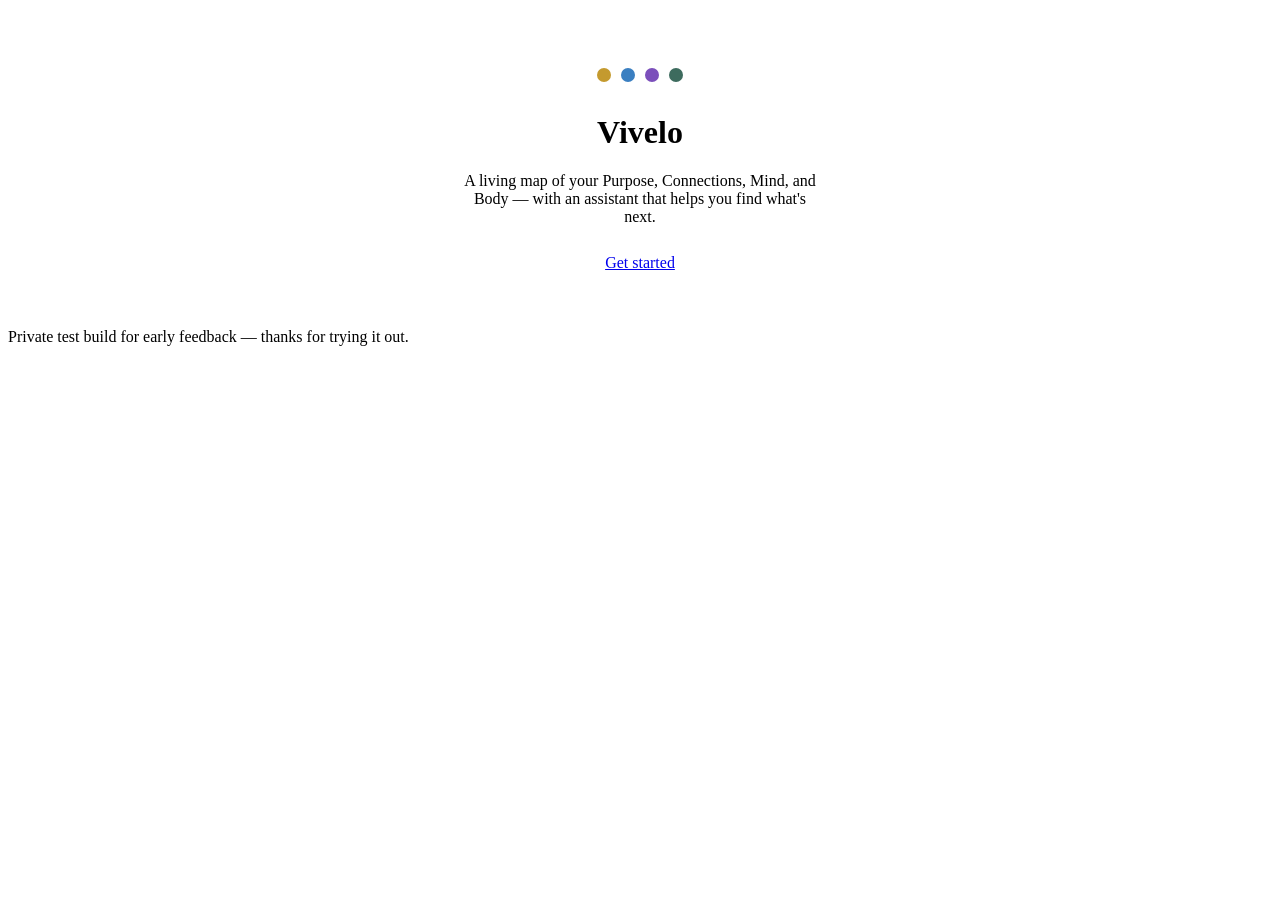
==== index.html @ e110d41b "Start onboarding and questions" ====
<!DOCTYPE html>
<html lang="en">
<head>
<meta charset="UTF-8">
<meta name="viewport" content="width=device-width, initial-scale=1.0">
<title>Vivelo — map your next chapter</title>
<link rel="preconnect" href="https://fonts.googleapis.com">
<link href="https://fonts.googleapis.com/css2?family=Fraunces:wght@500;600&family=Inter:wght@400;500;600;700&display=swap" rel="stylesheet">
<link rel="stylesheet" href="css/style.css">
<style>
  .hero { text-align: center; padding: 60px 0 40px; }
  .hero p { color: var(--ink-soft); font-size: 16px; max-width: 360px; margin: 0 auto 28px; }
  .dots { display: flex; justify-content: center; gap: 10px; margin-bottom: 32px; }
  .dots span { width: 14px; height: 14px; border-radius: 50%; display: inline-block; }
</style>
</head>
<body>
<div class="wrap center">
  <div class="hero">
    <div class="dots">
      <span style="background:#C49A2E"></span>
      <span style="background:#3A7FC1"></span>
      <span style="background:#7B4FBB"></span>
      <span style="background:#3D6B5E"></span>
    </div>
    <h1 class="display">Vivelo</h1>
    <p>A living map of your Purpose, Connections, Mind, and Body — with an assistant that helps you find what's next.</p>
    <a href="login.html" class="btn btn-primary">Get started</a>
  </div>
  <p class="helper-text">Private test build for early feedback — thanks for trying it out.</p>
</div>
</body>
</html>
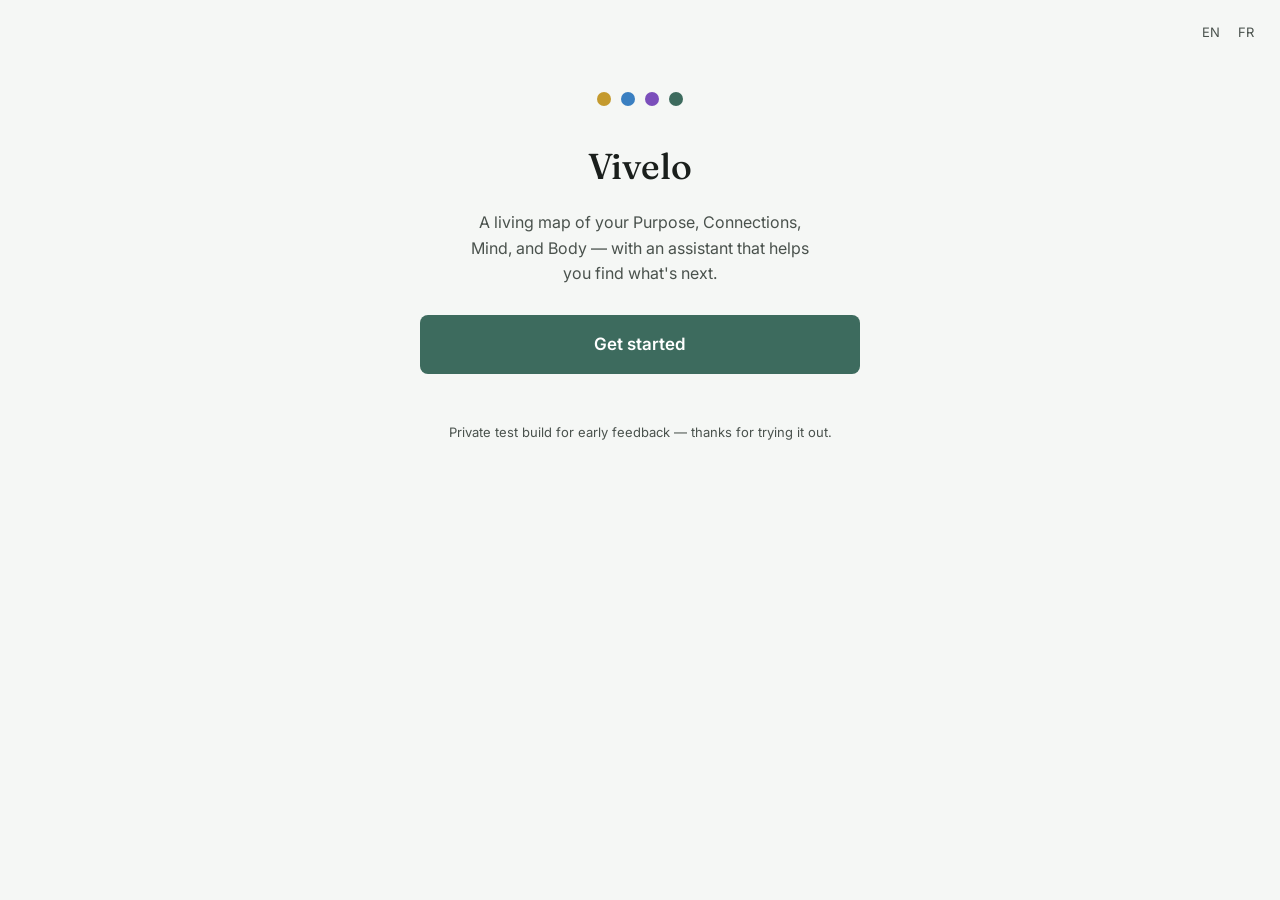
==== commit d1833492: "add French language option" ====
--- a/index.html
+++ b/index.html
@@ -12,9 +12,16 @@
   .hero p { color: var(--ink-soft); font-size: 16px; max-width: 360px; margin: 0 auto 28px; }
   .dots { display: flex; justify-content: center; gap: 10px; margin-bottom: 32px; }
   .dots span { width: 14px; height: 14px; border-radius: 50%; display: inline-block; }
+  .lang-switch { position: absolute; top: 20px; right: 20px; display: flex; gap: 6px; font-size: 13px; }
+  .lang-switch a { color: var(--ink-soft); text-decoration: none; padding: 2px 6px; border-radius: 4px; }
+  .lang-switch a.active { color: inherit; font-weight: 600; background: rgba(0,0,0,0.05); }
 </style>
 </head>
 <body>
+<div class="lang-switch">
+  <a href="#" data-lang-toggle="en">EN</a>
+  <a href="#" data-lang-toggle="fr">FR</a>
+</div>
 <div class="wrap center">
   <div class="hero">
     <div class="dots">
@@ -24,10 +31,12 @@
       <span style="background:#3D6B5E"></span>
     </div>
     <h1 class="display">Vivelo</h1>
-    <p>A living map of your Purpose, Connections, Mind, and Body — with an assistant that helps you find what's next.</p>
-    <a href="login.html" class="btn btn-primary">Get started</a>
+    <p data-i18n="index.hero.subtitle">A living map of your Purpose, Connections, Mind, and Body — with an assistant that helps you find what's next.</p>
+    <a href="login.html" class="btn btn-primary" data-i18n="index.hero.cta">Get started</a>
   </div>
-  <p class="helper-text">Private test build for early feedback — thanks for trying it out.</p>
+  <p class="helper-text" data-i18n="index.hero.helper">Private test build for early feedback — thanks for trying it out.</p>
 </div>
+<script src="js/translations.js"></script>
+<script src="js/i18n.js"></script>
 </body>
 </html>
--- a/css/style.css
+++ b/css/style.css
@@ -0,0 +1,298 @@
+/* ============================================
+   Vivelo — shared design tokens & components
+   Fonts: Fraunces (display) + Inter (body)
+   ============================================ */
+
+:root {
+  --sage: #3D6B5E;
+  --sage-dark: #2E5347;
+  --gold: #C49A2E;
+  --cream: #FBF4E0;
+  --ink: #1A1F1C;
+  --ink-soft: #4A524D;
+  --line: #D8E4E0;
+  --bg: #F5F7F5;
+  --white: #ffffff;
+
+  /* Pillar colors — match Yann's original prototype exactly */
+  --purpose: #C49A2E;
+  --purpose-bg: #FEF3D0;
+  --connections: #3A7FC1;
+  --connections-bg: #E3EEF9;
+  --mind: #7B4FBB;
+  --mind-bg: #F0E8FA;
+  --body-pillar: #3D6B5E;
+  --body-pillar-bg: #EAF2EF;
+
+  --radius: 14px;
+  --radius-sm: 8px;
+  --shadow: 0 4px 20px rgba(26, 31, 28, 0.06);
+  --shadow-lift: 0 8px 30px rgba(26, 31, 28, 0.1);
+}
+
+* { box-sizing: border-box; }
+
+body {
+  margin: 0;
+  font-family: 'Inter', -apple-system, sans-serif;
+  font-size: 18px;
+  background: var(--bg);
+  color: var(--ink);
+  line-height: 1.6;
+  -webkit-font-smoothing: antialiased;
+}
+
+h1, h2, h3, .display {
+  font-family: 'Fraunces', Georgia, serif;
+  font-weight: 500;
+  color: var(--ink);
+  margin: 0 0 0.4em;
+}
+
+a { color: var(--sage); }
+
+.wrap {
+  max-width: 480px;
+  margin: 0 auto;
+  padding: 32px 20px 60px;
+  min-height: 100vh;
+}
+
+.wrap.wide { max-width: 920px; }
+
+/* Card */
+.card {
+  background: var(--white);
+  border: 1px solid var(--line);
+  border-radius: var(--radius);
+  padding: 24px;
+  box-shadow: var(--shadow);
+}
+
+/* Buttons */
+.btn {
+  display: inline-block;
+  width: 100%;
+  min-height: 52px;
+  padding: 16px 22px;
+  border: none;
+  border-radius: var(--radius-sm);
+  font-family: 'Inter', sans-serif;
+  font-size: 17px;
+  font-weight: 600;
+  cursor: pointer;
+  text-align: center;
+  text-decoration: none;
+  transition: transform 0.15s ease, box-shadow 0.15s ease;
+}
+.btn:active { transform: scale(0.98); }
+
+.btn-primary { background: var(--sage); color: white; }
+.btn-primary:hover { background: var(--sage-dark); }
+.btn-ghost { background: transparent; color: var(--sage); border: 1px solid var(--line); }
+
+/* Form fields */
+.field { margin-bottom: 18px; }
+.field label {
+  display: block;
+  font-size: 14px;
+  font-weight: 600;
+  color: var(--ink-soft);
+  margin-bottom: 8px;
+  letter-spacing: 0.01em;
+}
+.field input[type="text"],
+.field input[type="email"],
+.field input[type="number"],
+.field select {
+  width: 100%;
+  min-height: 50px;
+  padding: 14px 16px;
+  border: 1px solid var(--line);
+  border-radius: var(--radius-sm);
+  font-family: 'Inter', sans-serif;
+  font-size: 17px;
+  background: var(--white);
+}
+.field input:focus, .field select:focus {
+  outline: 2px solid var(--sage);
+  outline-offset: 1px;
+}
+
+/* Pillar slider blocks */
+.pillar-block {
+  border-radius: var(--radius);
+  padding: 18px;
+  margin-bottom: 14px;
+  border: 1px solid var(--line);
+}
+.pillar-block .pillar-name {
+  font-family: 'Fraunces', serif;
+  font-size: 19px;
+  font-weight: 600;
+  margin-bottom: 12px;
+}
+.pillar-block .score-readout {
+  font-size: 15px;
+  color: var(--ink-soft);
+  margin-bottom: 10px;
+}
+.score-buttons {
+  display: flex;
+  flex-wrap: wrap;
+  gap: 8px;
+}
+.score-btn {
+  width: 42px;
+  height: 42px;
+  border-radius: 50%;
+  border: 2px solid;
+  background: transparent;
+  font-family: 'Inter', sans-serif;
+  font-size: 16px;
+  font-weight: 600;
+  cursor: pointer;
+  touch-action: manipulation;
+  transition: background 0.1s ease;
+}
+
+/* Interest chips */
+.chip-instruction {
+  font-size: 14px;
+  opacity: 0.8;
+  margin-top: 14px;
+}
+.chip-row { display: flex; flex-wrap: wrap; gap: 10px; margin-top: 12px; }
+.chip {
+  min-height: 42px;
+  display: inline-flex;
+  align-items: center;
+  padding: 9px 18px;
+  border-radius: 999px;
+  border: 1px solid var(--line);
+  background: var(--white);
+  font-size: 15px;
+  cursor: pointer;
+  user-select: none;
+  touch-action: manipulation;
+}
+.chip.active { color: white; border-color: transparent; }
+
+/* Dashboard pillar balloons */
+.pillar-grid {
+  display: grid;
+  grid-template-columns: repeat(2, 1fr);
+  gap: 20px;
+  margin-bottom: 28px;
+  justify-items: center;
+}
+@media (max-width: 420px) { .pillar-grid { grid-template-columns: 1fr 1fr; gap: 14px; } }
+
+.pillar-card {
+  width: 100%;
+  max-width: 220px;
+  aspect-ratio: 1 / 1;
+  border-radius: 50%;
+  display: flex;
+  flex-direction: column;
+  align-items: center;
+  justify-content: center;
+  text-align: center;
+  color: white;
+  box-shadow: var(--shadow-lift);
+  padding: 10px;
+}
+.pillar-card .pillar-label {
+  font-size: 15px;
+  font-weight: 700;
+  letter-spacing: 0.02em;
+  opacity: 0.95;
+  margin-bottom: 4px;
+}
+.pillar-card .pillar-score {
+  font-size: 44px;
+  font-family: 'Fraunces', serif;
+  line-height: 1;
+}
+.pillar-card .pillar-score span { font-size: 18px; opacity: 0.8; }
+
+.custom-interest-row {
+  display: flex;
+  gap: 8px;
+  margin-top: 12px;
+}
+.custom-interest-input {
+  flex: 1;
+  min-height: 42px;
+  padding: 9px 14px;
+  border-radius: 999px;
+  border: 1px solid var(--line);
+  background: var(--white);
+  font-family: 'Inter', sans-serif;
+  font-size: 15px;
+}
+.custom-interest-add {
+  min-height: 42px;
+  padding: 0 18px;
+  border-radius: 999px;
+  border: none;
+  background: var(--white);
+  border: 1px solid var(--line);
+  font-family: 'Inter', sans-serif;
+  font-size: 15px;
+  font-weight: 600;
+  cursor: pointer;
+  touch-action: manipulation;
+}
+.assistant-panel {
+  background: var(--white);
+  border: 1px solid var(--line);
+  border-radius: var(--radius);
+  padding: 20px;
+}
+.assistant-panel .ai-badge {
+  display: inline-block;
+  font-size: 11px;
+  font-weight: 700;
+  letter-spacing: 0.06em;
+  text-transform: uppercase;
+  color: var(--sage);
+  background: var(--body-pillar-bg);
+  padding: 3px 9px;
+  border-radius: 999px;
+  margin-bottom: 10px;
+}
+.suggestion {
+  padding: 12px 14px;
+  border-radius: var(--radius-sm);
+  background: var(--bg);
+  border: 1px solid var(--line);
+  margin-bottom: 10px;
+  font-size: 14px;
+}
+.suggestion .pillar-tag {
+  display: inline-block;
+  font-size: 11px;
+  font-weight: 700;
+  padding: 2px 8px;
+  border-radius: 999px;
+  color: white;
+  margin-bottom: 6px;
+}
+
+.msg { font-size: 14px; color: var(--ink-soft); margin-top: 10px; min-height: 20px; }
+.msg.error { color: #B3372A; }
+.msg.success { color: var(--sage-dark); }
+
+.topbar {
+  display: flex;
+  justify-content: space-between;
+  align-items: center;
+  margin-bottom: 24px;
+}
+.topbar .brand { font-family: 'Fraunces', serif; font-size: 20px; }
+.topbar .signout { font-size: 13px; color: var(--ink-soft); cursor: pointer; background: none; border: none; }
+
+.helper-text { font-size: 13px; color: var(--ink-soft); margin-top: 8px; }
+.center { text-align: center; }
+.mt-24 { margin-top: 24px; }
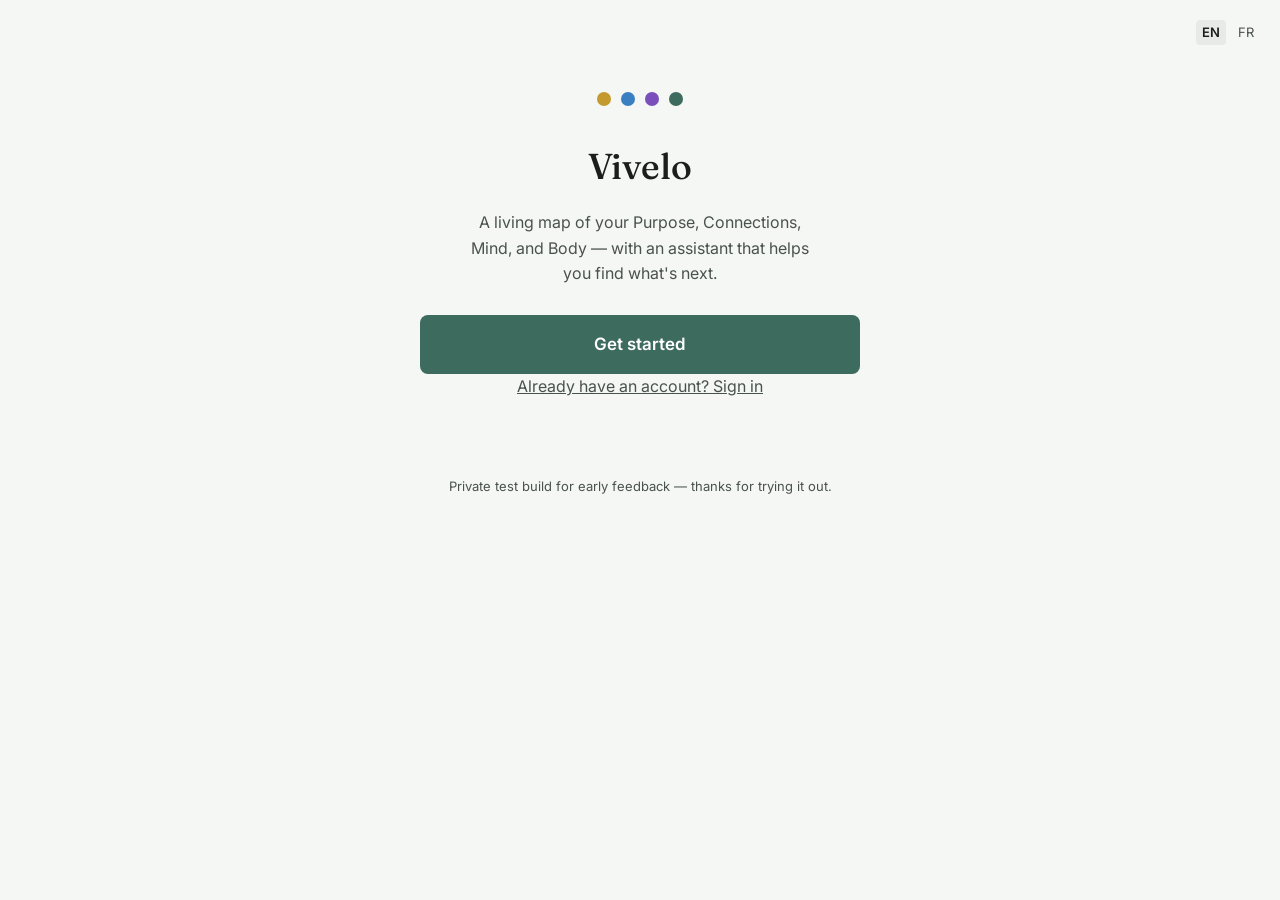
==== commit a857f61f: "Add intro page" ====
--- a/index.html
+++ b/index.html
@@ -15,6 +15,8 @@
   .lang-switch { position: absolute; top: 20px; right: 20px; display: flex; gap: 6px; font-size: 13px; }
   .lang-switch a { color: var(--ink-soft); text-decoration: none; padding: 2px 6px; border-radius: 4px; }
   .lang-switch a.active { color: inherit; font-weight: 600; background: rgba(0,0,0,0.05); }
+  .existing-client-link { margin-top: 16px; font-size: 15px; }
+  .existing-client-link a { color: var(--ink-soft); text-decoration: underline; }
 </style>
 </head>
 <body>
@@ -32,7 +34,10 @@
     </div>
     <h1 class="display">Vivelo</h1>
     <p data-i18n="index.hero.subtitle">A living map of your Purpose, Connections, Mind, and Body — with an assistant that helps you find what's next.</p>
-    <a href="login.html" class="btn btn-primary" data-i18n="index.hero.cta">Get started</a>
+    <a href="intro-1.html" class="btn btn-primary" data-i18n="index.hero.cta">Get started</a>
+    <p class="existing-client-link">
+      <a href="login.html" data-i18n="index.hero.existingClient">Already have an account? Sign in</a>
+    </p>
   </div>
   <p class="helper-text" data-i18n="index.hero.helper">Private test build for early feedback — thanks for trying it out.</p>
 </div>
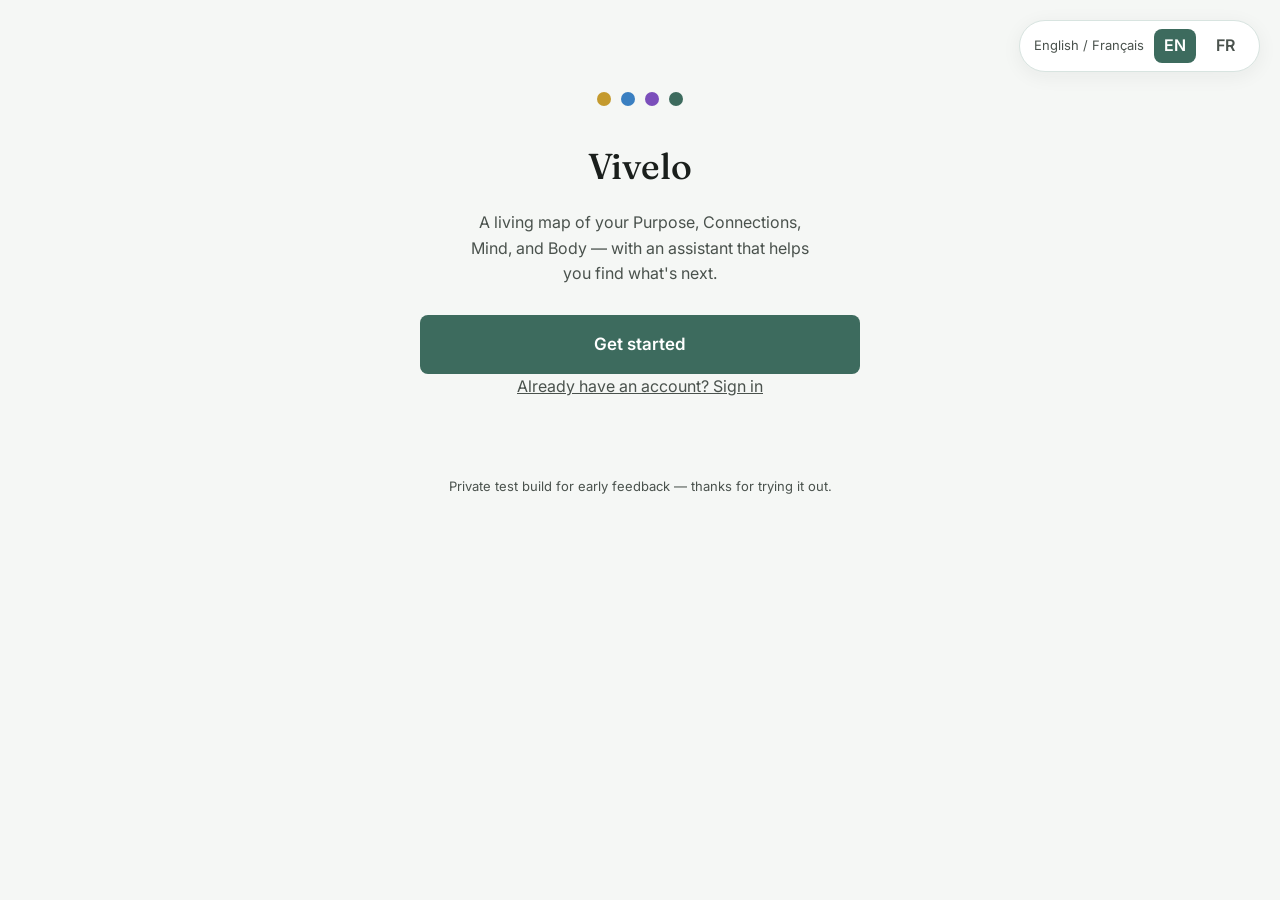
==== commit daa16072: "Update index.html" ====
--- a/index.html
+++ b/index.html
@@ -12,18 +12,40 @@
   .hero p { color: var(--ink-soft); font-size: 16px; max-width: 360px; margin: 0 auto 28px; }
   .dots { display: flex; justify-content: center; gap: 10px; margin-bottom: 32px; }
   .dots span { width: 14px; height: 14px; border-radius: 50%; display: inline-block; }
-  .lang-switch { position: absolute; top: 20px; right: 20px; display: flex; gap: 6px; font-size: 13px; }
-  .lang-switch a { color: var(--ink-soft); text-decoration: none; padding: 2px 6px; border-radius: 4px; }
-  .lang-switch a.active { color: inherit; font-weight: 600; background: rgba(0,0,0,0.05); }
+  .lang-switch {
+    position: absolute; top: 20px; right: 20px;
+    display: flex; align-items: center; gap: 10px;
+    font-size: 16px;
+    background: var(--white);
+    border: 1px solid var(--line);
+    border-radius: 999px;
+    padding: 8px 14px;
+    box-shadow: var(--shadow);
+  }
+  .lang-switch .lang-label {
+    font-size: 13px; color: var(--ink-soft); white-space: nowrap;
+  }
+  .lang-switch a {
+    color: var(--ink-soft); text-decoration: none; padding: 4px 10px;
+    border-radius: var(--radius-sm); font-weight: 600;
+  }
+  .lang-switch a.active { color: var(--white); background: var(--sage); }
+  @media (max-width: 420px) {
+    .lang-switch { top: 12px; right: 12px; padding: 6px 10px; gap: 6px; }
+    .lang-switch .lang-label { display: none; }
+  }
   .existing-client-link { margin-top: 16px; font-size: 15px; }
   .existing-client-link a { color: var(--ink-soft); text-decoration: underline; }
 </style>
 </head>
 <body>
-<div class="lang-switch">
-  <a href="#" data-lang-toggle="en">EN</a>
-  <a href="#" data-lang-toggle="fr">FR</a>
-</div>
+<!-- Populated by script below from window.TRANSLATIONS, so adding a
+     language to translations.js is the only step needed — no HTML edit.
+     NOTE for future-you/Yann: this pill-row layout is designed for 2
+     languages. Once a 3rd language is added, revisit — a dropdown/select
+     will likely read better than a growing row of pills, especially on
+     mobile where the bilingual label already hides below 420px. -->
+<div class="lang-switch" id="langSwitch"></div>
 <div class="wrap center">
   <div class="hero">
     <div class="dots">
@@ -42,6 +64,38 @@
   <p class="helper-text" data-i18n="index.hero.helper">Private test build for early feedback — thanks for trying it out.</p>
 </div>
 <script src="js/translations.js"></script>
+<script>
+  // Native display name + short code for each language TRANSLATIONS
+  // supports. Add an entry here when a new language block is added to
+  // translations.js — this is the only other place that needs it.
+  var LANG_META = {
+    en: { code: "EN", name: "English" },
+    fr: { code: "FR", name: "Français" }
+  };
+
+  (function buildLangSwitch() {
+    var langs = Object.keys(window.TRANSLATIONS);
+    var el = document.getElementById('langSwitch');
+
+    // Bilingual label reads naturally for 2 languages ("English / Français");
+    // for 3+ it falls back to a neutral "Language" label rather than an
+    // ever-growing slash-separated string.
+    var label = document.createElement('span');
+    label.className = 'lang-label';
+    label.textContent = langs.length <= 2
+      ? langs.map(function (l) { return (LANG_META[l] && LANG_META[l].name) || l; }).join(' / ')
+      : 'Language';
+    el.appendChild(label);
+
+    langs.forEach(function (l) {
+      var a = document.createElement('a');
+      a.href = '#';
+      a.setAttribute('data-lang-toggle', l);
+      a.textContent = (LANG_META[l] && LANG_META[l].code) || l.toUpperCase();
+      el.appendChild(a);
+    });
+  })();
+</script>
 <script src="js/i18n.js"></script>
 </body>
 </html>
